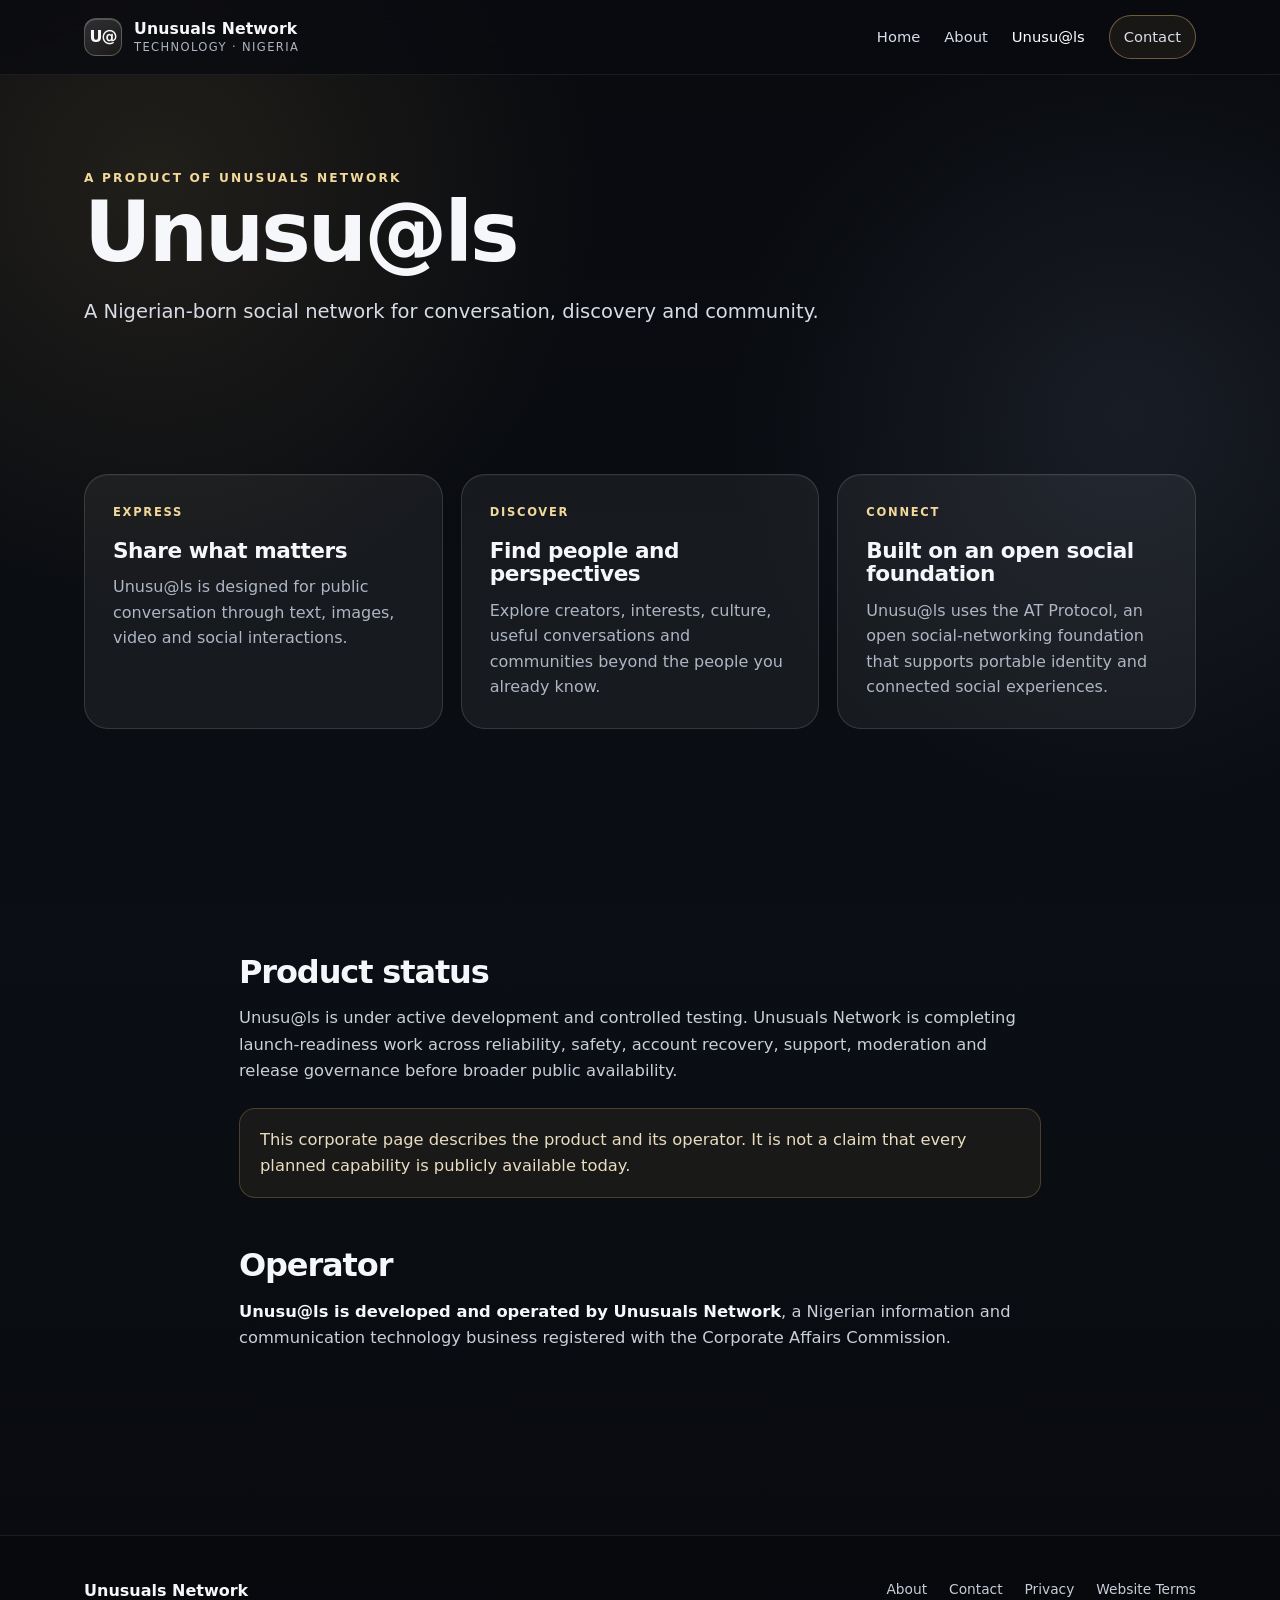
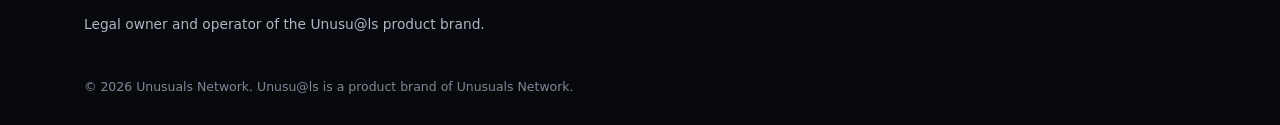
==== unusuals/index.html @ 7420c2ef "feat: add Unusuals Network corporate website V1" ====
<!doctype html><html lang="en"><head><meta charset="utf-8"><meta name="viewport" content="width=device-width, initial-scale=1"><title>Unusu@ls — A product of Unusuals Network</title><meta name="description" content="Unusu@ls is a Nigerian-born social network for conversation, discovery and community, developed by Unusuals Network."><meta name="theme-color" content="#090b10"><link rel="canonical" href="https://www.unusuals.worldofchampionsnetwork.com.ng/unusuals/"><link rel="icon" href="/favicon.svg" type="image/svg+xml"><link rel="stylesheet" href="/assets/css/site.css"><script defer src="/assets/js/site.js"></script></head><body>
<a class="skip-link" href="#main">Skip to content</a><header class="site-header"><nav class="nav-wrap" aria-label="Primary navigation"><a class="brand" href="/"><span class="brand-mark">U@</span><span class="brand-copy"><strong>Unusuals Network</strong><span>Technology · Nigeria</span></span></a><button class="menu-toggle" aria-label="Open navigation" aria-expanded="false"><span></span><span></span><span></span></button><div class="nav-links" data-open="false"><a href="/">Home</a><a href="/about/">About</a><a aria-current="page" href="/unusuals/">Unusu@ls</a><a class="nav-cta" href="/contact/">Contact</a></div></nav></header>
<main id="main"><section class="page-hero"><div class="container"><div class="eyebrow">A product of Unusuals Network</div><h1>Unusu@ls</h1><p class="lede">A Nigerian-born social network for conversation, discovery and community.</p></div></section>
<section class="section"><div class="container"><div class="grid-3"><article class="card"><div class="kicker">Express</div><h3>Share what matters</h3><p>Unusu@ls is designed for public conversation through text, images, video and social interactions.</p></article><article class="card"><div class="kicker">Discover</div><h3>Find people and perspectives</h3><p>Explore creators, interests, culture, useful conversations and communities beyond the people you already know.</p></article><article class="card"><div class="kicker">Connect</div><h3>Built on an open social foundation</h3><p>Unusu@ls uses the AT Protocol, an open social-networking foundation that supports portable identity and connected social experiences.</p></article></div></div></section>
<section class="section"><div class="container content-wrap prose"><h2>Product status</h2><p>Unusu@ls is under active development and controlled testing. Unusuals Network is completing launch-readiness work across reliability, safety, account recovery, support, moderation and release governance before broader public availability.</p><div class="notice">This corporate page describes the product and its operator. It is not a claim that every planned capability is publicly available today.</div><h2>Operator</h2><p><strong>Unusu@ls is developed and operated by Unusuals Network</strong>, a Nigerian information and communication technology business registered with the Corporate Affairs Commission.</p></div></section></main>
<footer class="site-footer"><div class="footer-grid"><div><div class="footer-title">Unusuals Network</div><div class="footer-meta">Legal owner and operator of the Unusu@ls product brand.</div></div><div class="footer-links"><a href="/about/">About</a><a href="/contact/">Contact</a><a href="/privacy/">Privacy</a><a href="/terms/">Website Terms</a></div></div><div class="copyright">© 2026 Unusuals Network. Unusu@ls is a product brand of Unusuals Network.</div></footer></body></html>
---- assets/css/site.css ----
:root {
  --bg: #090b10;
  --bg-soft: #10141d;
  --panel: rgba(255,255,255,.055);
  --panel-strong: rgba(255,255,255,.085);
  --text: #f6f7fb;
  --muted: #aeb5c3;
  --line: rgba(255,255,255,.13);
  --silver: #d9dee8;
  --gold: #d5b26b;
  --gold-soft: #f2d99b;
  --max: 1160px;
  --radius: 24px;
  --shadow: 0 24px 80px rgba(0,0,0,.34);
}

* { box-sizing: border-box; }
html { scroll-behavior: smooth; }
body {
  margin: 0;
  min-height: 100vh;
  color: var(--text);
  background:
    radial-gradient(circle at 12% 10%, rgba(213,178,107,.12), transparent 28rem),
    radial-gradient(circle at 88% 24%, rgba(152,166,205,.11), transparent 25rem),
    linear-gradient(180deg, #080a0e 0%, #0b0e14 55%, #080a0e 100%);
  font-family: Inter, ui-sans-serif, system-ui, -apple-system, BlinkMacSystemFont, "Segoe UI", sans-serif;
  line-height: 1.6;
  -webkit-font-smoothing: antialiased;
}
a { color: inherit; }
img, svg { max-width: 100%; }
button, input { font: inherit; }

.skip-link {
  position: absolute; left: -9999px; top: 1rem;
  padding: .75rem 1rem; background: white; color: #111; z-index: 1000;
}
.skip-link:focus { left: 1rem; }

.site-header {
  position: sticky; top: 0; z-index: 50;
  backdrop-filter: blur(18px);
  background: rgba(9,11,16,.78);
  border-bottom: 1px solid rgba(255,255,255,.07);
}
.nav-wrap {
  max-width: var(--max); margin: 0 auto; padding: 0 24px;
  min-height: 74px; display: flex; align-items: center; justify-content: space-between; gap: 24px;
}
.brand { display: inline-flex; align-items: center; gap: 12px; text-decoration: none; }
.brand-mark {
  width: 38px; height: 38px; border: 1px solid rgba(255,255,255,.24); border-radius: 12px;
  display: grid; place-items: center; font-weight: 800; letter-spacing: -.06em;
  background: linear-gradient(145deg, rgba(255,255,255,.15), rgba(213,178,107,.08));
  box-shadow: inset 0 1px 0 rgba(255,255,255,.2);
}
.brand-copy { display: grid; line-height: 1.06; }
.brand-copy strong { font-size: .98rem; letter-spacing: .01em; }
.brand-copy span { font-size: .72rem; color: var(--muted); text-transform: uppercase; letter-spacing: .12em; margin-top: 4px; }

.nav-links { display: flex; align-items: center; gap: 24px; }
.nav-links a { color: #d9deea; text-decoration: none; font-size: .92rem; }
.nav-links a:hover, .nav-links a[aria-current="page"] { color: #fff; }
.nav-cta {
  border: 1px solid rgba(213,178,107,.45); padding: 9px 14px; border-radius: 999px;
  background: rgba(213,178,107,.08);
}
.menu-toggle { display: none; border: 0; color: white; background: transparent; padding: 8px; cursor: pointer; }
.menu-toggle span { display: block; width: 22px; height: 2px; background: currentColor; margin: 5px 0; }

main { overflow: hidden; }
.container { max-width: var(--max); margin: 0 auto; padding-left: 24px; padding-right: 24px; }
.hero {
  position: relative;
  padding: 0;
}
.hero-image {
  min-height: min(900px, calc(100svh - 74px));
  display: flex;
  align-items: stretch;
  isolation: isolate;
  background-color: #02060d;
  background-image: url("/assets/images/unusuals-network-hero.webp");
  background-repeat: no-repeat;
  background-position: center center;
  background-size: cover;
}
.hero-shade {
  position: absolute;
  inset: 0;
  z-index: -1;
  background:
    linear-gradient(180deg, rgba(1,4,9,.08) 0%, rgba(1,4,9,.02) 46%, rgba(1,4,9,.72) 78%, rgba(1,4,9,.96) 100%),
    linear-gradient(90deg, rgba(1,4,9,.36) 0%, rgba(1,4,9,0) 46%, rgba(1,4,9,.12) 100%);
}
.hero-image-inner {
  width: 100%;
  display: flex;
  align-items: flex-end;
  padding-top: clamp(360px, 58vh, 650px);
  padding-bottom: 52px;
}
.hero-copy-panel {
  width: min(720px, 100%);
  padding: 26px 28px 28px;
  border: 1px solid rgba(255,255,255,.13);
  border-radius: 24px;
  background: linear-gradient(135deg, rgba(5,9,16,.72), rgba(5,9,16,.45));
  box-shadow: 0 20px 70px rgba(0,0,0,.38), inset 0 1px 0 rgba(255,255,255,.08);
  backdrop-filter: blur(12px);
}
.eyebrow { color: var(--gold-soft); text-transform: uppercase; letter-spacing: .18em; font-size: .76rem; font-weight: 700; }
h1, h2, h3 { line-height: 1.08; margin: 0; letter-spacing: -.035em; }
h1 { font-size: clamp(2.35rem, 4.8vw, 4.8rem); max-width: 900px; }
h2 { font-size: clamp(2.2rem, 4.8vw, 4.3rem); }
h3 { font-size: 1.35rem; letter-spacing: -.02em; }
.lede { color: #d7dce5; font-size: clamp(1.02rem, 1.6vw, 1.22rem); max-width: 680px; margin: 18px 0 0; }
.hero-actions { display: flex; flex-wrap: wrap; gap: 12px; margin-top: 26px; }
.btn { display: inline-flex; align-items: center; justify-content: center; min-height: 48px; padding: 0 18px; border-radius: 999px; text-decoration: none; font-weight: 700; font-size: .94rem; }
.btn-primary { background: linear-gradient(135deg, #f6e4b9, #c99f4c); color: #17110a; box-shadow: 0 8px 30px rgba(213,178,107,.16); }
.btn-secondary { border: 1px solid rgba(255,255,255,.2); background: rgba(4,8,14,.42); }

.section { padding: 88px 0; }
.section-head { max-width: 760px; margin-bottom: 36px; }
.section-head p { color: var(--muted); font-size: 1.05rem; margin: 18px 0 0; }
.grid-3 { display: grid; grid-template-columns: repeat(3, 1fr); gap: 18px; }
.card { padding: 28px; border-radius: var(--radius); border: 1px solid var(--line); background: var(--panel); box-shadow: inset 0 1px 0 rgba(255,255,255,.04); }
.card .kicker { color: var(--gold-soft); font-size: .72rem; text-transform: uppercase; letter-spacing: .15em; font-weight: 800; margin-bottom: 18px; }
.card p { color: var(--muted); margin: 12px 0 0; }

.identity-panel {
  display: grid; grid-template-columns: .9fr 1.1fr; gap: 28px;
  padding: 40px; border-radius: 30px; border: 1px solid var(--line);
  background: linear-gradient(145deg, rgba(255,255,255,.06), rgba(255,255,255,.025));
  box-shadow: var(--shadow);
}
.identity-copy p { color: var(--muted); max-width: 540px; }
.identity-list { margin: 0; display: grid; gap: 0; }
.identity-row { display: grid; grid-template-columns: 150px 1fr; gap: 20px; padding: 14px 0; border-bottom: 1px solid rgba(255,255,255,.08); }
.identity-row:last-child { border-bottom: 0; }
.identity-row dt { color: var(--muted); font-size: .84rem; }
.identity-row dd { margin: 0; font-weight: 650; }

.product-banner { border: 1px solid rgba(213,178,107,.28); background: linear-gradient(135deg, rgba(213,178,107,.1), rgba(255,255,255,.025)); border-radius: 32px; padding: 48px; display: grid; grid-template-columns: 1fr auto; gap: 40px; align-items: end; }
.product-name { font-size: clamp(3.4rem, 9vw, 7.8rem); letter-spacing: -.08em; line-height: .85; margin-top: 12px; }
.product-banner p { color: #c9cfda; max-width: 670px; margin: 22px 0 0; }

.page-hero { padding: 94px 0 58px; }
.page-hero h1 { font-size: clamp(3rem, 6.5vw, 5.8rem); }
.page-hero .lede { max-width: 760px; }
.content-wrap { max-width: 850px; }
.prose { color: #c9cfda; font-size: 1.02rem; }
.prose h2 { font-size: 2rem; margin-top: 50px; color: var(--text); }
.prose h3 { margin-top: 32px; color: var(--text); }
.prose p, .prose ul { margin: 16px 0; }
.prose ul { padding-left: 22px; }
.prose li { margin: 8px 0; }
.prose strong { color: var(--text); }
.notice { padding: 18px 20px; border-radius: 16px; border: 1px solid rgba(213,178,107,.25); background: rgba(213,178,107,.075); color: #e9dcc0; margin: 24px 0; }

.contact-grid { display: grid; grid-template-columns: 1.05fr .95fr; gap: 22px; }
.contact-block a { color: var(--gold-soft); text-decoration-thickness: 1px; text-underline-offset: 4px; }
.contact-list { list-style: none; padding: 0; margin: 24px 0 0; }
.contact-list li { padding: 14px 0; border-top: 1px solid rgba(255,255,255,.08); display: grid; grid-template-columns: 110px 1fr; gap: 16px; }
.contact-list span:first-child { color: var(--muted); font-size: .84rem; }

.site-footer { margin-top: 80px; border-top: 1px solid rgba(255,255,255,.08); background: rgba(0,0,0,.16); }
.footer-grid { max-width: var(--max); margin: 0 auto; padding: 42px 24px; display: grid; grid-template-columns: 1.2fr .8fr; gap: 40px; }
.footer-title { font-weight: 800; }
.footer-meta { color: var(--muted); font-size: .86rem; margin-top: 10px; max-width: 620px; }
.footer-links { display: flex; flex-wrap: wrap; align-items: flex-start; justify-content: flex-end; gap: 16px 22px; }
.footer-links a { color: #c7cdd8; font-size: .86rem; text-decoration: none; }
.copyright { max-width: var(--max); margin: 0 auto; padding: 0 24px 28px; color: #7f8796; font-size: .78rem; }

@media (max-width: 900px) {
  .identity-panel, .contact-grid { grid-template-columns: 1fr; }
  .hero-image { min-height: 820px; background-size: cover; background-position: center center; }
  .hero-image-inner { padding-top: 520px; }
  .grid-3 { grid-template-columns: 1fr; }
  .product-banner { grid-template-columns: 1fr; }
}

@media (max-width: 720px) {
  .nav-wrap { min-height: 68px; }
  .menu-toggle { display: block; }
  .nav-links {
    position: absolute; left: 16px; right: 16px; top: 72px; padding: 18px;
    display: none; flex-direction: column; align-items: stretch; gap: 4px;
    border: 1px solid var(--line); border-radius: 18px; background: #11151d; box-shadow: var(--shadow);
  }
  .nav-links[data-open="true"] { display: flex; }
  .nav-links a { padding: 11px 12px; border-radius: 10px; }
  .nav-cta { text-align: center; margin-top: 4px; }
  .hero-image {
    min-height: 760px;
    background-size: 100% auto;
    background-position: center 18%;
  }
  .hero-image-inner { padding-top: 470px; padding-bottom: 28px; }
  .hero-copy-panel { padding: 22px 20px 24px; border-radius: 20px; }
  .hero-copy-panel h1 { font-size: clamp(2rem, 10vw, 3rem); }
  .hero-copy-panel .lede { font-size: .98rem; }
  .section { padding: 64px 0; }
  .identity-panel, .product-banner { padding: 28px; }
  .identity-row { grid-template-columns: 1fr; gap: 4px; }
  .page-hero { padding: 70px 0 40px; }
  .contact-list li { grid-template-columns: 1fr; gap: 4px; }
  .footer-grid { grid-template-columns: 1fr; }
  .footer-links { justify-content: flex-start; }
}

@media (prefers-reduced-motion: reduce) {
  html { scroll-behavior: auto; }
  *, *::before, *::after { animation-duration: .01ms !important; animation-iteration-count: 1 !important; transition-duration: .01ms !important; }
}
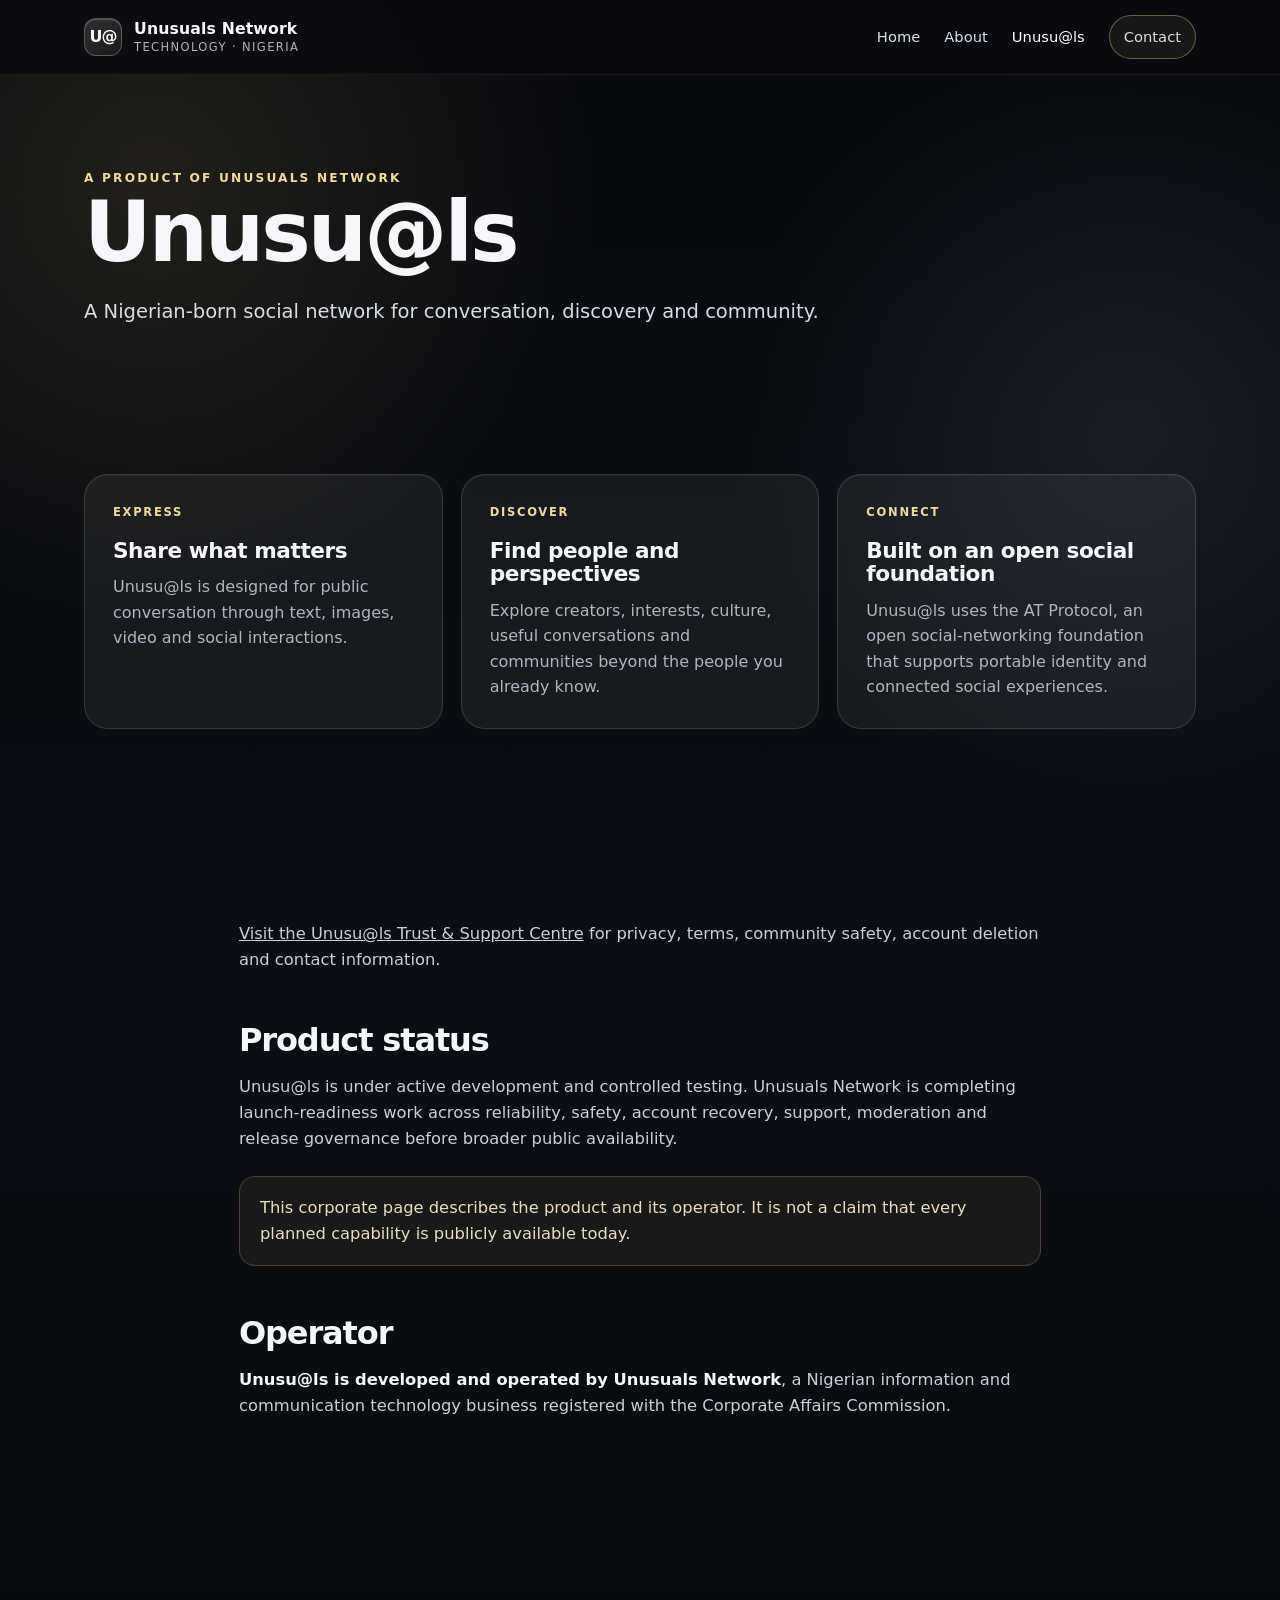
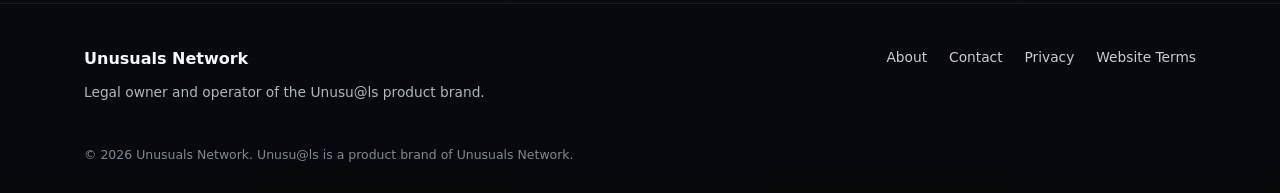
==== commit 60fb0065: "W3: add seven policy canonicals and complete protected preview navigation" ====
--- a/unusuals/index.html
+++ b/unusuals/index.html
@@ -2,5 +2,5 @@
 <a class="skip-link" href="#main">Skip to content</a><header class="site-header"><nav class="nav-wrap" aria-label="Primary navigation"><a class="brand" href="/"><span class="brand-mark">U@</span><span class="brand-copy"><strong>Unusuals Network</strong><span>Technology · Nigeria</span></span></a><button class="menu-toggle" aria-label="Open navigation" aria-expanded="false"><span></span><span></span><span></span></button><div class="nav-links" data-open="false"><a href="/">Home</a><a href="/about/">About</a><a aria-current="page" href="/unusuals/">Unusu@ls</a><a class="nav-cta" href="/contact/">Contact</a></div></nav></header>
 <main id="main"><section class="page-hero"><div class="container"><div class="eyebrow">A product of Unusuals Network</div><h1>Unusu@ls</h1><p class="lede">A Nigerian-born social network for conversation, discovery and community.</p></div></section>
 <section class="section"><div class="container"><div class="grid-3"><article class="card"><div class="kicker">Express</div><h3>Share what matters</h3><p>Unusu@ls is designed for public conversation through text, images, video and social interactions.</p></article><article class="card"><div class="kicker">Discover</div><h3>Find people and perspectives</h3><p>Explore creators, interests, culture, useful conversations and communities beyond the people you already know.</p></article><article class="card"><div class="kicker">Connect</div><h3>Built on an open social foundation</h3><p>Unusu@ls uses the AT Protocol, an open social-networking foundation that supports portable identity and connected social experiences.</p></article></div></div></section>
-<section class="section"><div class="container content-wrap prose"><h2>Product status</h2><p>Unusu@ls is under active development and controlled testing. Unusuals Network is completing launch-readiness work across reliability, safety, account recovery, support, moderation and release governance before broader public availability.</p><div class="notice">This corporate page describes the product and its operator. It is not a claim that every planned capability is publicly available today.</div><h2>Operator</h2><p><strong>Unusu@ls is developed and operated by Unusuals Network</strong>, a Nigerian information and communication technology business registered with the Corporate Affairs Commission.</p></div></section></main>
+<section class="section"><div class="container content-wrap prose"><p><a href="/unusuals/help/">Visit the Unusu@ls Trust &amp; Support Centre</a> for privacy, terms, community safety, account deletion and contact information.</p><h2>Product status</h2><p>Unusu@ls is under active development and controlled testing. Unusuals Network is completing launch-readiness work across reliability, safety, account recovery, support, moderation and release governance before broader public availability.</p><div class="notice">This corporate page describes the product and its operator. It is not a claim that every planned capability is publicly available today.</div><h2>Operator</h2><p><strong>Unusu@ls is developed and operated by Unusuals Network</strong>, a Nigerian information and communication technology business registered with the Corporate Affairs Commission.</p></div></section></main>
 <footer class="site-footer"><div class="footer-grid"><div><div class="footer-title">Unusuals Network</div><div class="footer-meta">Legal owner and operator of the Unusu@ls product brand.</div></div><div class="footer-links"><a href="/about/">About</a><a href="/contact/">Contact</a><a href="/privacy/">Privacy</a><a href="/terms/">Website Terms</a></div></div><div class="copyright">© 2026 Unusuals Network. Unusu@ls is a product brand of Unusuals Network.</div></footer></body></html>
